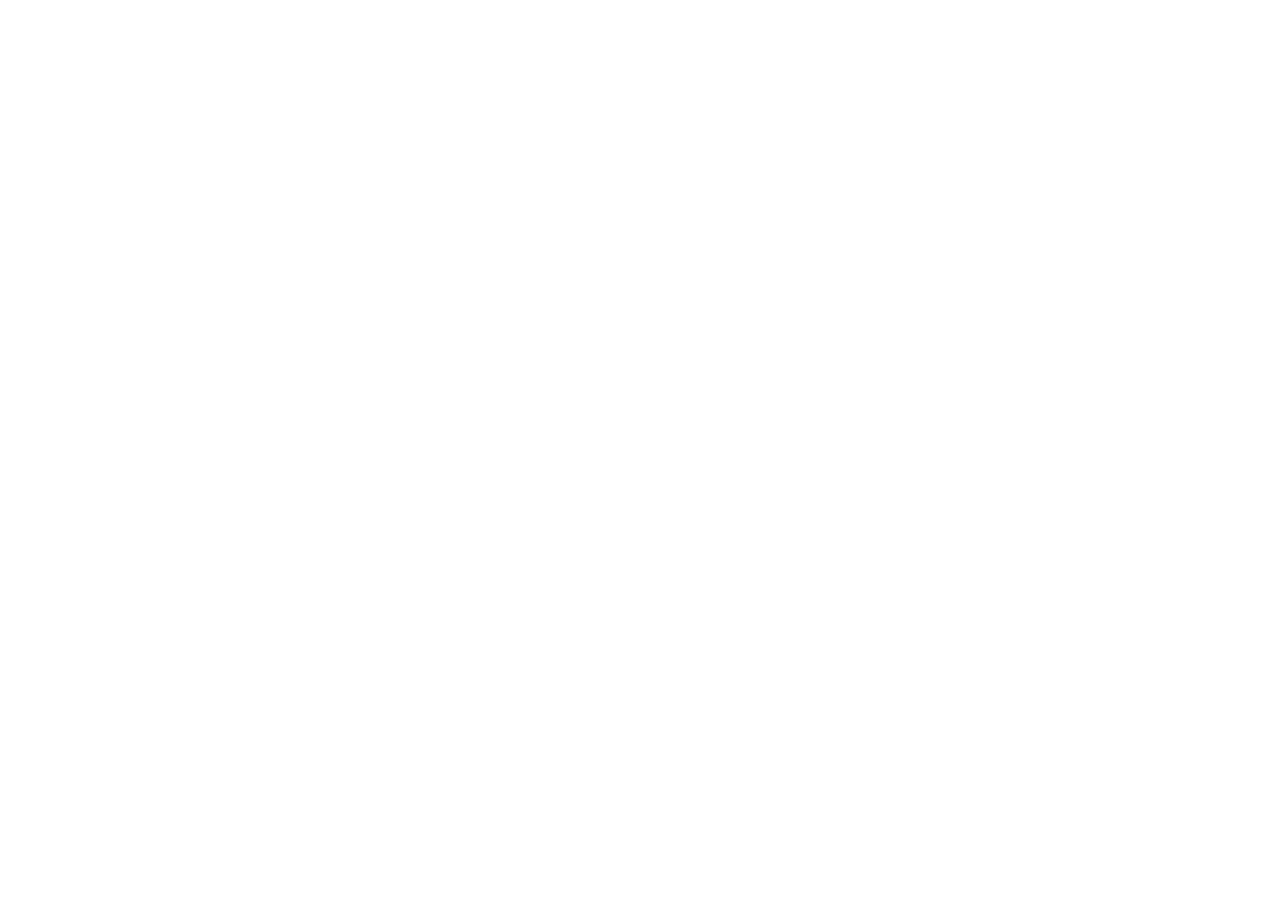
==== index.html @ 84291e86 "Create index.html" ====
<!DOCTYPE html>
<meta charset="utf-8">
<title>Redirecting to Brando's Notion</title>
<meta http-equiv="refresh" content="0; URL=https://brandoinspace.notion.site/Brando-in-Space-44fe5b5330174f08be5425a2882233cd">
<link rel="canonical" href="https://brandoinspace.notion.site/Brando-in-Space-44fe5b5330174f08be5425a2882233cd">
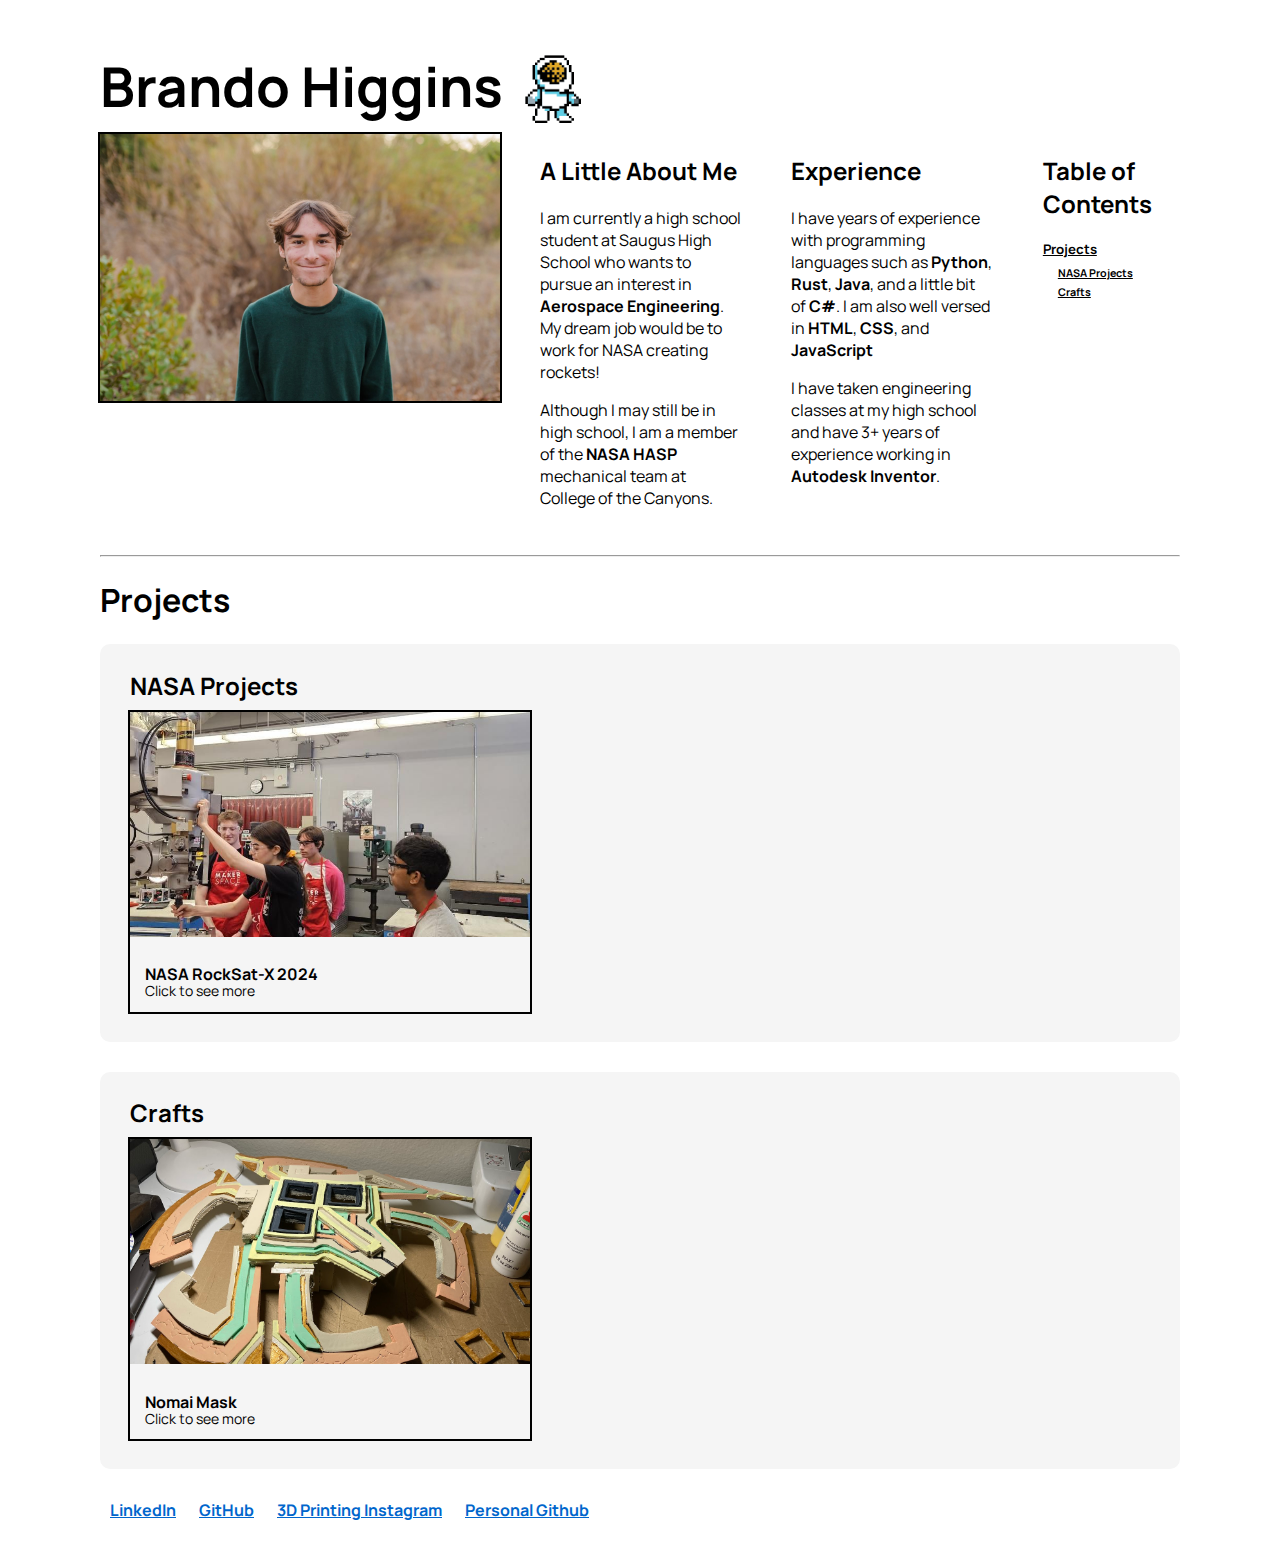
==== commit 346b4b4c: "New Website" ====
--- a/index.html
+++ b/index.html
@@ -1,5 +1,93 @@
-<!DOCTYPE html>
-<meta charset="utf-8">
-<title>Redirecting to Brando's Notion</title>
-<meta http-equiv="refresh" content="0; URL=https://brandoinspace.notion.site/Brando-in-Space-44fe5b5330174f08be5425a2882233cd">
-<link rel="canonical" href="https://brandoinspace.notion.site/Brando-in-Space-44fe5b5330174f08be5425a2882233cd">
+<html lang="en">
+<head>
+    <meta charset="UTF-8">
+    <meta name="viewport" content="width=device-width, initial-scale=1.0">
+    <title>Brando Higgins - Brando in Space</title>
+    <link rel="stylesheet" href="css/main.css">
+    <link rel="icon" type="image/png" href="/favicon/favicon-96x96.png" sizes="96x96" />
+    <link rel="icon" type="image/svg+xml" href="/favicon/favicon.svg" />
+    <link rel="shortcut icon" href="/favicon/favicon.ico" />
+    <link rel="apple-touch-icon" sizes="180x180" href="/favicon/apple-touch-icon.png" />
+    <link rel="manifest" href="/favicon/site.webmanifest" />
+</head>
+<body>
+    <div class="container">
+        <div class="content">
+            <div class="title">
+                <h1 class="name">Brando Higgins</h1>
+                <div class="astronaut-container">
+                    <img class="astronaut" src="images/ezgif.com-resize.gif" alt="astronaut">
+                </div>
+            </div>
+            <div class="summary">
+                <a data-fslightbox href="images/me.jpeg">
+                    <img class="heading-image" src="images/me.jpeg" alt="Brando Higgins">
+                </a>
+                <div class="column-1">
+                    <h2>A Little About Me</h2>
+                    <p>I am currently a high school student at Saugus High School who wants to pursue an interest in <strong>Aerospace Engineering</strong>. My dream job would be to work for NASA creating rockets!</p>
+                    <p>Although I may still be in high school, I am a member of the <strong>NASA HASP</strong> mechanical team at College of the Canyons.</p>
+                </div>
+                <div class=column-2>
+                    <h2>Experience</h2>
+                    <p>I have years of experience with programming languages such as <strong>Python</strong>, <strong>Rust</strong>, <strong>Java</strong>, and a little bit of <strong>C#</strong>. I am also well versed in <strong>HTML</strong>, <strong>CSS</strong>, and <strong>JavaScript</strong></p>
+                    <p>I have taken engineering classes at my high school and have 3+ years of experience working in <strong>Autodesk Inventor</strong>.</p>
+                </div>
+                <div class="table-of-contents">
+                    <h2>Table of Contents</h2>
+                        <h5><a href="#projects">Projects</a></h5>
+                            <h6><a href="#nasa">NASA Projects</a></h6>
+                            <h6><a href="#crafts">Crafts</a></h6>
+                </div>
+            </div>
+            <br>
+            <hr>
+            <div class="projects">
+                <h1 id="projects">Projects</h1>
+                <div class="project-container">
+                    <h2 id="nasa" class="gallery-name">NASA Projects</h2>
+                    <div class="projects-gallery">
+                        <a class="project-link" href="nasa/rsx2024.html">
+                            <div class="project">
+                                <div class="project-img">
+                                    <img src="images/rsx2024/group-photo.jpg" alt="RockSat-X 2024">
+                                </div>
+                                <div class="project-text">
+                                    <h4 class="project-title">NASA RockSat-X 2024</h4>
+                                    <p class="read-more">Click to see more</p>
+                                </div>
+                            </div>
+                        </a>
+                    </div>
+                </div>
+                <div class="project-container">
+                    <h2 id="crafts" class="gallery-name">Crafts</h2>
+                    <div class="projects-gallery">
+                        <a href="crafts/nomai.html" class="project-link">
+                            <div class="project">
+                                <div class="project-img">
+                                    <img src="images/paint-3.jpg" alt="Nomai Mask">
+                                </div>
+                                <div class="project-text">
+                                    <h4 class="project-title">Nomai Mask</h4>
+                                    <p class="read-more">Click to see more</p>
+                                </div>
+                            </div>
+                        </a>
+                    </div>
+                </div>
+            </div>
+        </div>
+        <div class="socials-container">
+            <div class="socials">
+                <strong>
+                    <a target="_blank" rel="noreferrer noopener" href="https://linkedin.com/in/brando-higgins">LinkedIn</a>
+                    <a target="_blank" rel="noreferrer noopener" href="https://github.com/brandoinspace">GitHub</a>
+                    <a target="_blank" rel="noreferrer noopener" href="https://instagram.com/brandoinspace">3D Printing Instagram</a>
+                    <a target="_blank" rel="noreferrer noopener" href="https://github.com/BreadcrumbIsTaken">Personal Github</a>
+                </strong>
+            </div>
+        </div>
+    </div>
+    <script src="js/fslightbox.js"></script>
+</html>
--- a/css/main.css
+++ b/css/main.css
@@ -0,0 +1,195 @@
+@import url('https://fonts.googleapis.com/css2?family=Manrope:wght@200..800&display=swap');
+
+* {
+    font-family: "Manrope", serif;
+    font-optical-sizing: auto;
+    font-style: normal;
+}
+
+body {
+    margin-left: 100px;
+    margin-right: 100px;
+}
+
+a {
+    color: #0066cc;
+}
+
+.container {
+    width: 100%;
+    position: relative;
+    min-height: 100vh;
+}
+
+.content {
+    padding-bottom: 2.5rem;
+}
+
+.summary {
+    width: 100%;
+    display: flex;
+}
+
+.title {
+    display: flex;
+}
+
+.name {
+    font-weight: bold;
+    font-size: 55px;
+    margin-top: 40px;
+    margin-bottom: 10px;
+}
+
+.astronaut-container {
+    padding-top: 45px;
+    padding-left: 20px;
+}
+
+.astronaut {
+    width: 20%;
+}
+
+.heading-image {
+    width: 400px;
+    height: auto;
+    outline: 2px solid black;
+}
+
+figure {
+    width: 400px;
+    margin: 0;
+}
+
+figcaption {
+    font-size: 13px;
+}
+
+.column-1 {
+    margin-left: 40px;
+    width: 28%;
+    margin-right: 50px;
+}
+
+.column-2 {
+    width: 28%;
+    margin-right: 50px;
+}
+
+.socials-container {
+    width: 100%;
+    position: absolute;
+    bottom: 0;
+    height: 2.5rem;
+}
+
+.socials a {
+    padding: 10px;
+}
+
+.projects h1 {
+    size: 45px;
+}
+
+.projects-gallery {
+    width: 100%;
+    display: flex;
+}
+
+.project {
+    outline: 2px solid black;
+    width: 400px;
+    height: 300px;
+    margin-top: -10px;
+    transition: .1s;
+}
+
+.project:hover {
+    outline: 4px solid black;
+    transition: .1s;
+}
+
+.project-link {
+    color: black;
+    text-decoration: none;
+}
+
+.project-img {
+    width: 100%;
+    height: 75%;
+}
+
+.project-img img {
+    width: 400px;
+    height: 100%;
+    object-fit: cover;
+}
+
+.project-text {
+    padding-left: 15px;
+    padding-top: 5px;
+}
+
+.project-title {
+    margin-bottom: -18px;
+}
+
+.read-more {
+    font-size: 14px !important;
+}
+
+.project-container {
+    background-color: whitesmoke;
+    padding-left: 30px;
+    padding-right: 30px;
+    padding-top: 5px;
+    padding-bottom: 30px;
+    border-radius: 10px;
+    margin-bottom: 30px;
+}
+
+.breadcrumb {
+    position: absolute;
+    z-index: 10;
+}
+
+.project-container p {
+    font-size: 18px;
+}
+
+.inside-img {
+    width: 400px;
+    height: auto;
+    outline: 2px black solid;
+}
+
+.project-container hr {
+    border-color: #D7DCDC;
+}
+
+.inside-img-gallery {
+    width: 100%;
+    display: flex;
+    flex-wrap: wrap;
+}
+
+.inside-img-gallery img,
+.inside-img-gallery figure {
+    margin-right: 15px;
+    margin-top: 15px;
+}
+
+.table-of-contents a {
+    color: black;
+}
+
+.table-of-contents h5 {
+    margin-top: 5px;
+    margin-bottom: 8px;
+}
+
+.table-of-contents h6 {
+    margin-top: 5px;
+    margin-bottom: 5px;
+    padding-left: 15px;
+}
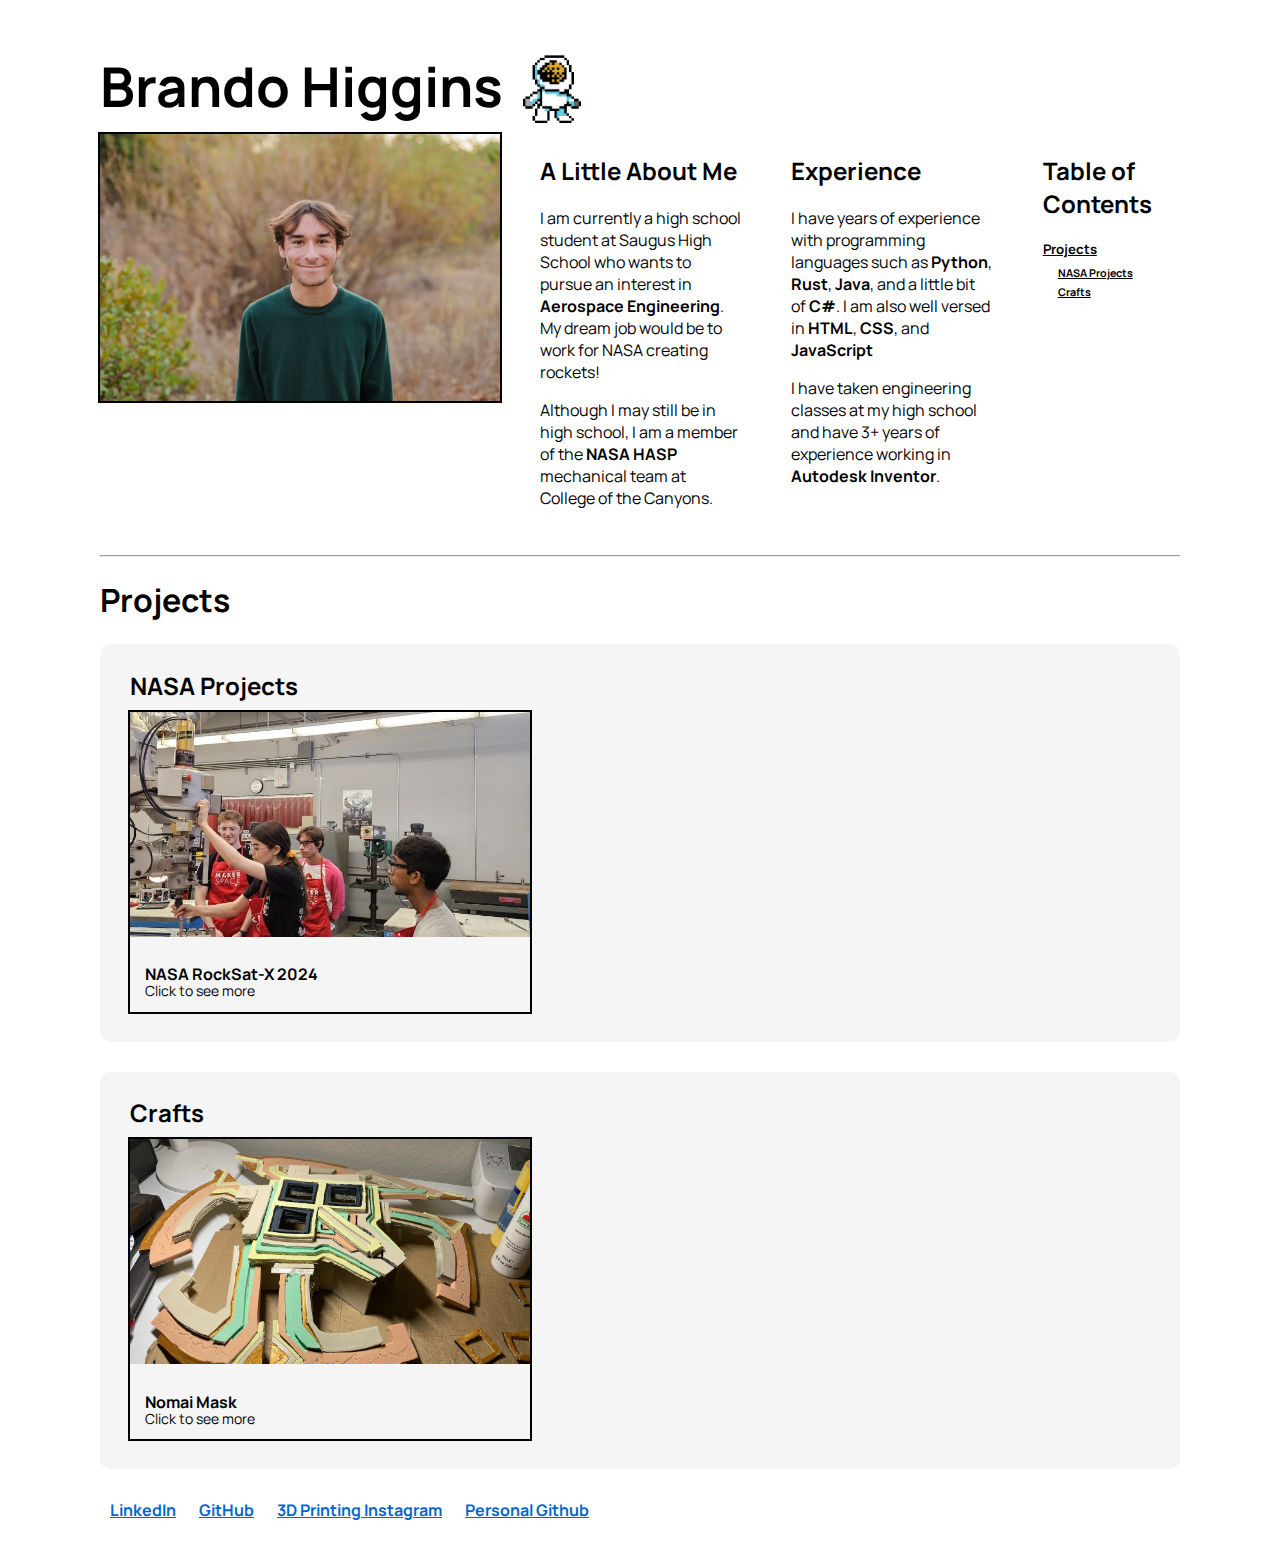
==== commit 34785a82: "Meta tags" ====
--- a/index.html
+++ b/index.html
@@ -9,6 +9,29 @@
     <link rel="shortcut icon" href="/favicon/favicon.ico" />
     <link rel="apple-touch-icon" sizes="180x180" href="/favicon/apple-touch-icon.png" />
     <link rel="manifest" href="/favicon/site.webmanifest" />
+    <!-- HTML Meta Tags -->
+    <title>Brando Higgins - Brando in Space</title>
+    <meta name="description" content="Welcome to my portfolio I am currently a high school student at Saugus High School who wants to pursue an interest in Aerospace Engineering" />
+
+    <!-- Google / Search Engine Tags -->
+    <meta itemprop="name" content="Brando Higgins - Brando in Space" />
+    <meta itemprop="description" content="Welcome to my portfolio I am currently a high school student at Saugus High School who wants to pursue an interest in Aerospace Engineering" />
+    <meta itemprop="image" content="https://brandoinspace.github.io/images/me.jpeg" />
+
+    <!-- Facebook Meta Tags -->
+    <meta property="og:url" content="https://brandoinspace.github.io/" />
+    <meta property="og:type" content="website" />
+    <meta property="og:title" content="Brando Higgins - Brando in Space" />
+    <meta property="og:description" content="Welcome to my portfolio I am currently a high school student at Saugus High School who wants to pursue an interest in Aerospace Engineering" />
+    <meta property="og:image" content="https://brandoinspace.github.io/images/me.jpeg" />
+
+    <!-- Twitter Meta Tags -->
+    <meta name="twitter:card" content="summary_large_image" />
+    <meta name="twitter:title" content="Brando Higgins - Brando in Space" />
+    <meta name="twitter:description" content="Welcome to my portfolio I am currently a high school student at Saugus High School who wants to pursue an interest in Aerospace Engineering" />
+    <meta name="twitter:image" content="https://brandoinspace.github.io/images/me.jpeg" />
+
+    <!-- Meta Tags Generated via https://heymeta.com -->
 </head>
 <body>
     <div class="container">
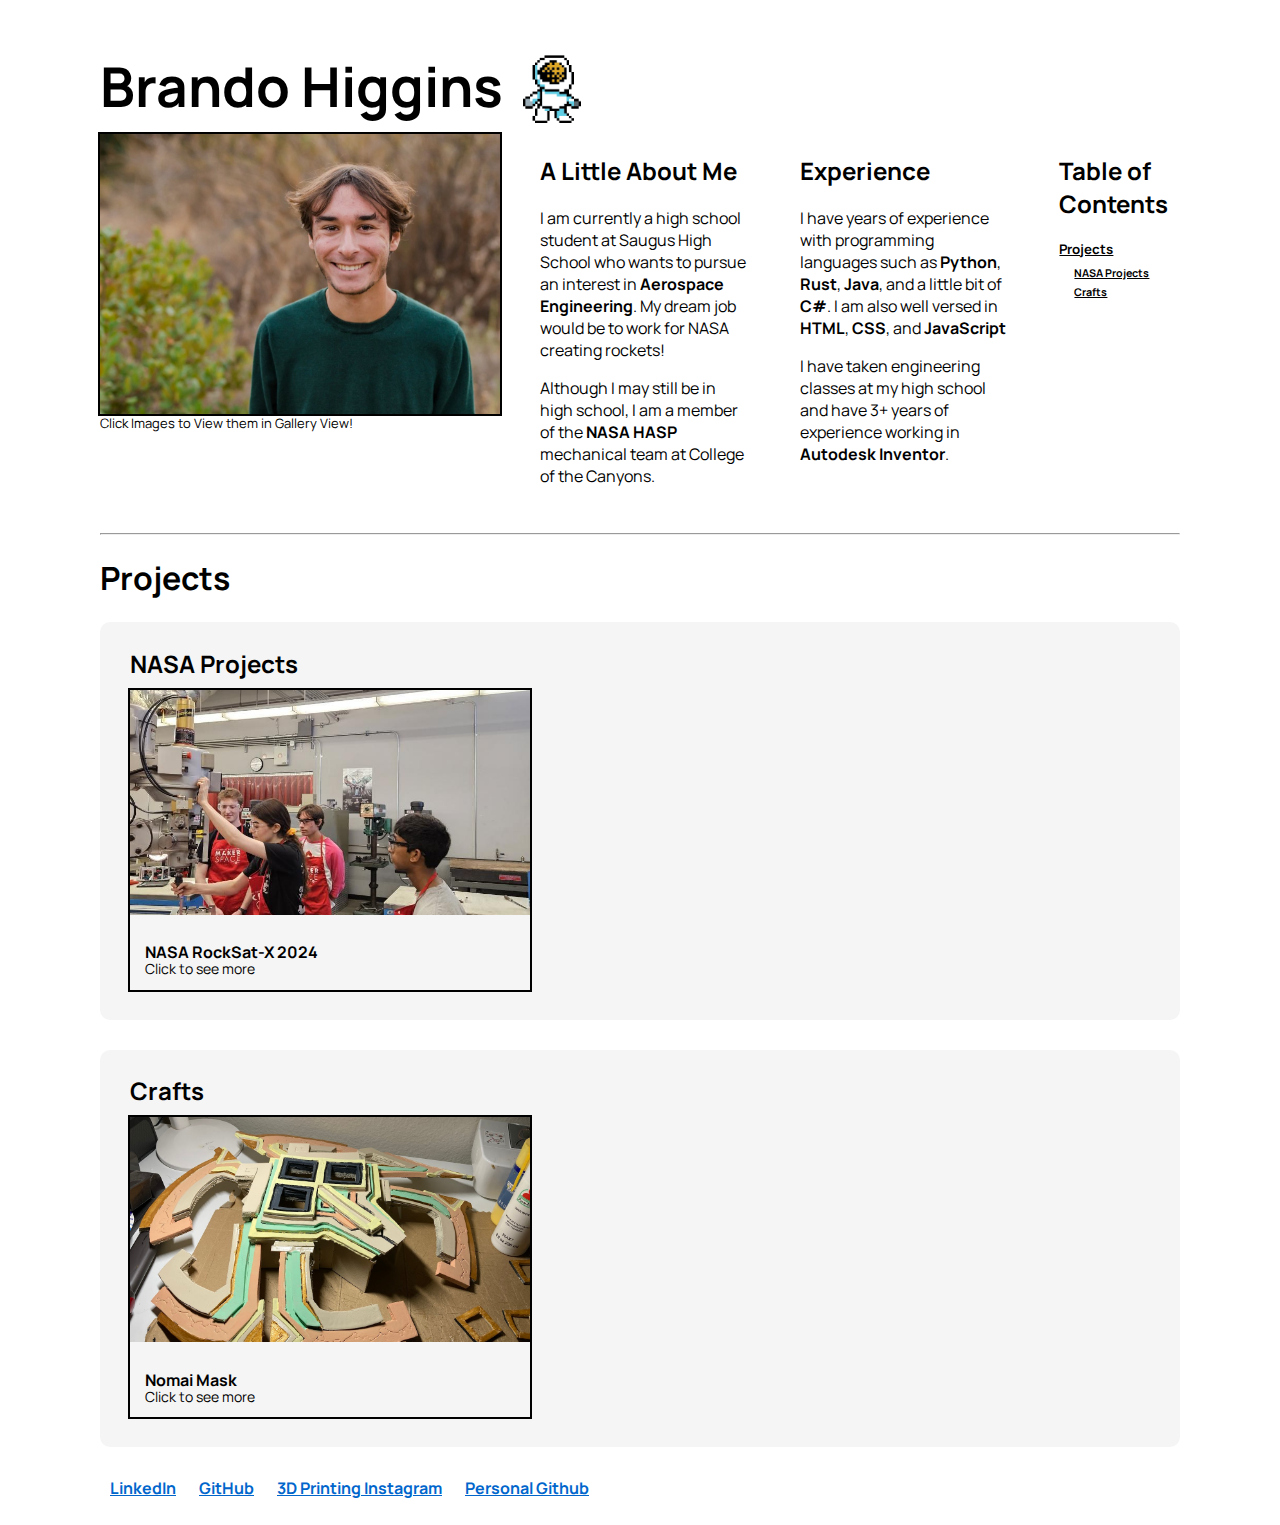
==== commit 2e12f95f: "Add figcaption to index heading image" ====
--- a/index.html
+++ b/index.html
@@ -32,6 +32,9 @@
     <meta name="twitter:image" content="https://brandoinspace.github.io/images/me.jpeg" />
 
     <!-- Meta Tags Generated via https://heymeta.com -->
+    <meta name="CCBot" content="nofollow">
+    <meta name="robots" content="noai, noimageai">
+    <meta name="tdm-reservation" content="1">
 </head>
 <body>
     <div class="container">
@@ -43,9 +46,12 @@
                 </div>
             </div>
             <div class="summary">
-                <a data-fslightbox href="images/me.jpeg">
-                    <img class="heading-image" src="images/me.jpeg" alt="Brando Higgins">
-                </a>
+                <figure class="heading-figure">
+                    <a data-fslightbox href="images/me.jpeg">
+                        <img class="heading-image" src="images/me.jpeg" alt="Brando Higgins">
+                    </a>
+                    <figcaption>Click Images to View them in Gallery View!</figcaption>
+                </figure>
                 <div class="column-1">
                     <h2>A Little About Me</h2>
                     <p>I am currently a high school student at Saugus High School who wants to pursue an interest in <strong>Aerospace Engineering</strong>. My dream job would be to work for NASA creating rockets!</p>
--- a/css/main.css
+++ b/css/main.css
@@ -67,12 +67,12 @@
 
 .column-1 {
     margin-left: 40px;
-    width: 28%;
+    width: 28vw;
     margin-right: 50px;
 }
 
 .column-2 {
-    width: 28%;
+    width: 28vw;
     margin-right: 50px;
 }
 
@@ -104,6 +104,10 @@
     transition: .1s;
 }
 
+.instagram-media {
+    width: 350px !important;
+}
+
 .project:hover {
     outline: 4px solid black;
     transition: .1s;
@@ -112,6 +116,7 @@
 .project-link {
     color: black;
     text-decoration: none;
+    margin-right: 20px;
 }
 
 .project-img {
@@ -179,7 +184,8 @@
     margin-top: 15px;
 }
 
-.table-of-contents a {
+.table-of-contents a,
+.project-container a {
     color: black;
 }
 
@@ -193,3 +199,98 @@
     margin-bottom: 5px;
     padding-left: 15px;
 }
+
+@media only screen and (max-width: 1200px) {
+    body {
+        margin-left: 30px;
+        margin-right: 30px;
+    }
+    .heading-image {
+        width: 400px;
+        height: auto;
+    }
+}
+
+@media only screen and (max-width: 992px) {
+    body {
+        margin-left: 20px;
+        margin-right: 20px;
+    }
+    .heading-image {
+        width: 300px;
+        height: auto;
+    }
+    .summary {
+        flex-flow: row wrap;
+    }
+    .name {
+        font-size: 40px;
+    }
+    .astronaut {
+        width: 15%;
+    }
+    .column-1 {
+        margin-right: 10px;
+    }
+    .column-2 {
+        margin-right: 10px;
+    }
+    .projects-gallery {
+        flex-flow: column;
+    }
+}
+
+@media only screen and (max-width: 576px) {
+    .heading-image {
+        width: 100%;
+        height: auto;
+    }
+    .summary {
+        flex-flow: column;
+    }
+    .column-1,
+    .column-2 {
+        margin-left: 0;
+        width: 100%;
+    }
+    .astronaut {
+        display: none;
+    }
+    .name {
+        float: left;
+        width: 80%;
+    }
+    .fslightbox-source {
+        padding: 10px !important;
+    }
+    .socials {
+        font-size: 12px;
+        flex-row: row wrap;
+    }
+    .heading-figure {
+        width: 100%;
+    }
+    .inside-img, figure {
+        width: 100%;
+    }
+    .project-container {
+        padding-left: 10px;
+        padding-right: 10px;
+    }
+    .project-link, 
+    .project,
+    .project-img img {
+        width: 100%;
+    }
+    figure img {
+        width: 100%;
+    }
+    .instagram-media {
+        width: 100% !important;
+        margin: 0 !important;
+        min-width: 0 !important;
+    }
+    .project-link {
+        margin-bottom: 20px;
+    }
+}
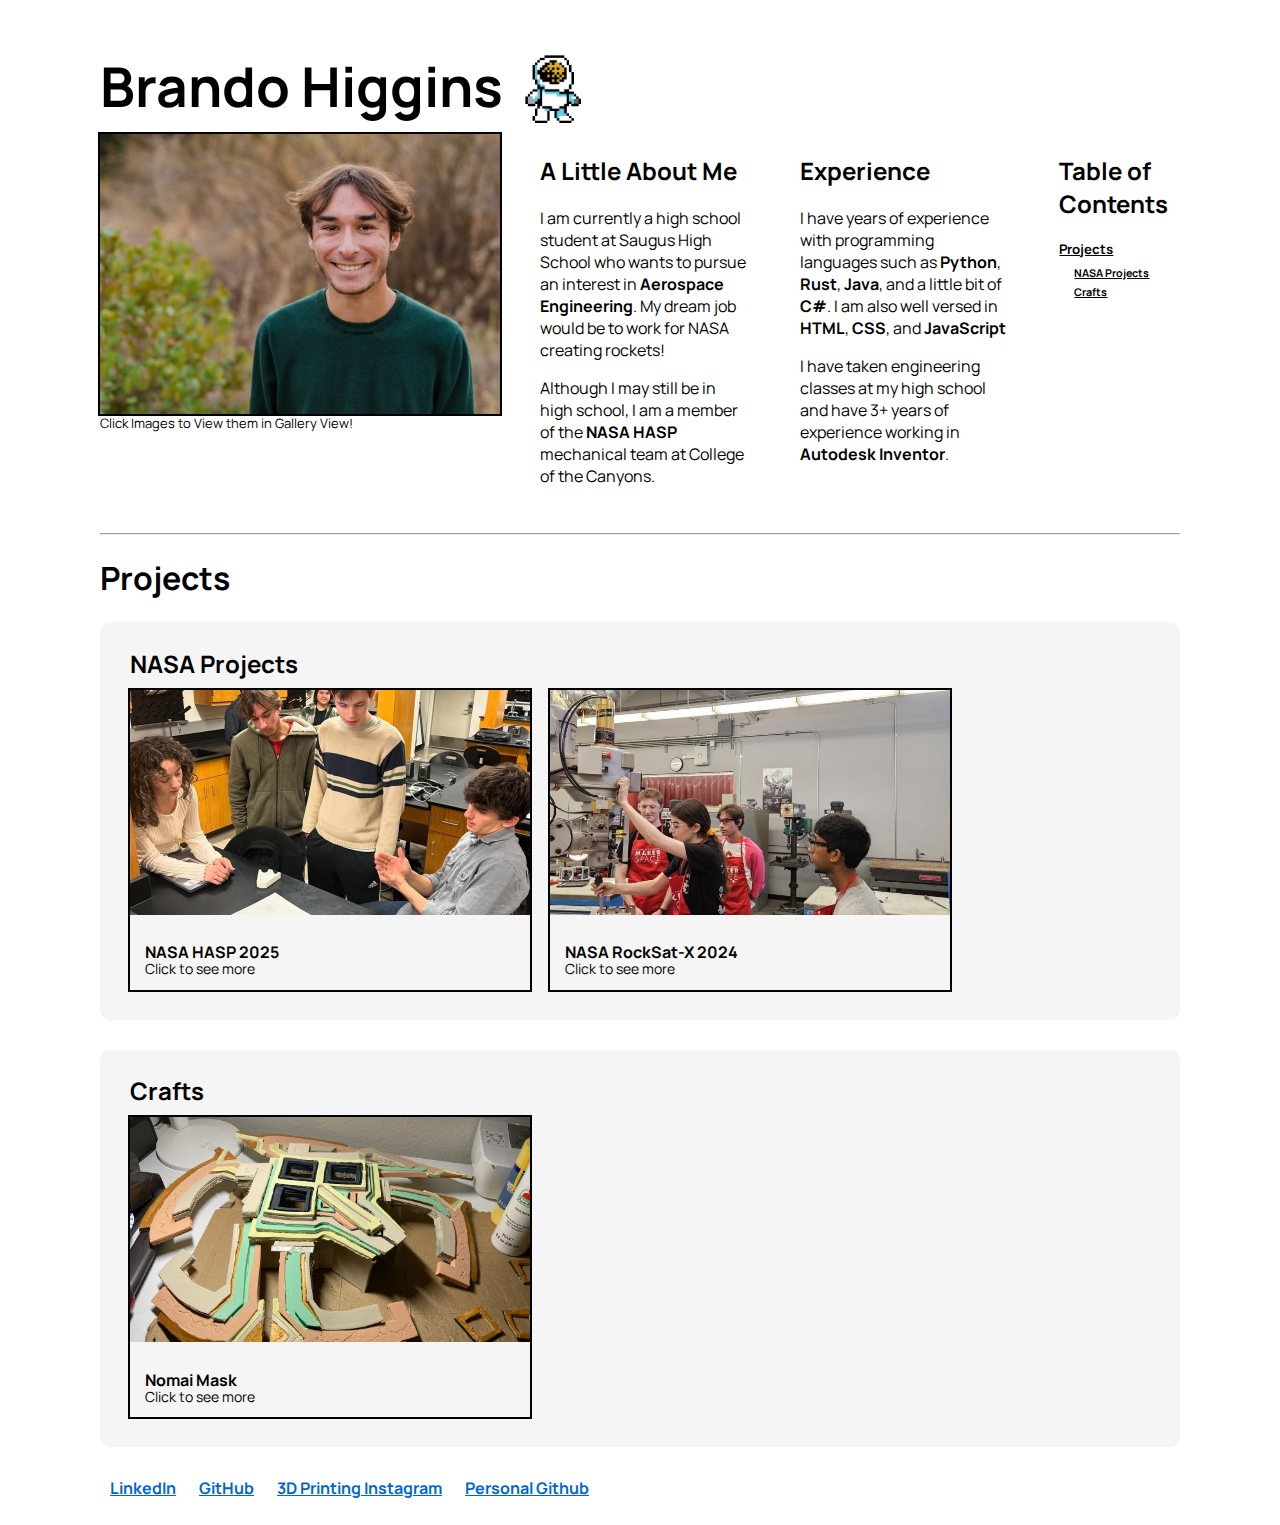
==== commit 82f3f87f: "Add HASP Page" ====
--- a/index.html
+++ b/index.html
@@ -76,6 +76,17 @@
                 <div class="project-container">
                     <h2 id="nasa" class="gallery-name">NASA Projects</h2>
                     <div class="projects-gallery">
+                        <a class="project-link" href="nasa/hasp2025.html">
+                            <div class="project">
+                                <div class="project-img">
+                                    <img src="images/gallery/featured.jpg" alt="HASP 2025">
+                                </div>
+                                <div class="project-text">
+                                    <h4 class="project-title">NASA HASP 2025</h4>
+                                    <p class="read-more">Click to see more</p>
+                                </div>
+                            </div>
+                        </a>
                         <a class="project-link" href="nasa/rsx2024.html">
                             <div class="project">
                                 <div class="project-img">
